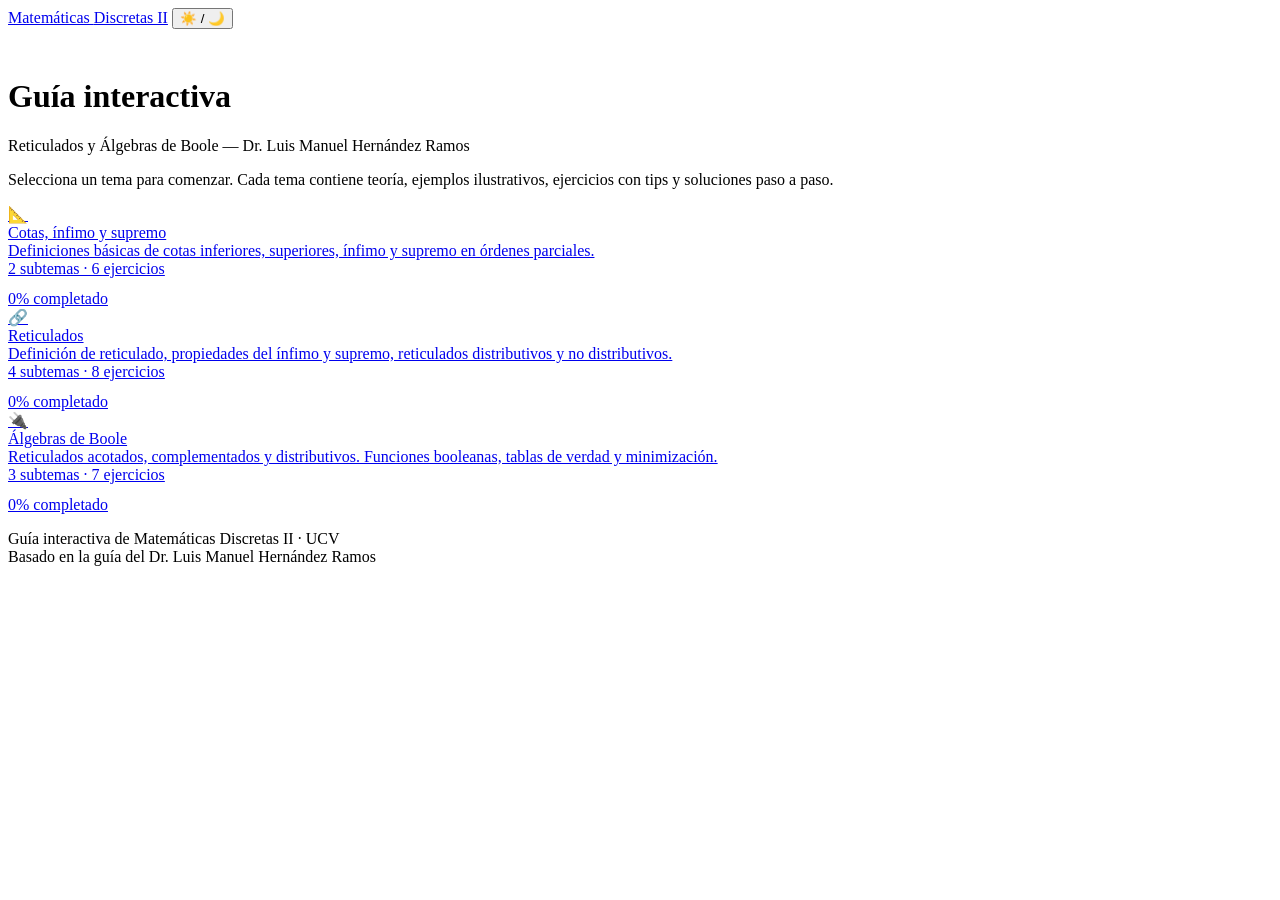
==== index.html @ 54d352bd "initial commit" ====
<!DOCTYPE html>
<html lang="es">
<head>
<meta charset="UTF-8">
<meta name="viewport" content="width=device-width, initial-scale=1.0">
<title>Matemáticas Discretas II — Guía Interactiva</title>
<link rel="stylesheet" href="css/main.css">
</head>
<body>

<!-- Topbar -->
<div class="topbar">
    <a href="index.html" class="logo">Matemáticas <span>Discretas II</span></a>
    <button class="theme-toggle" onclick="toggleTheme()" title="Cambiar tema">☀️ / 🌙</button>
</div>

<div class="container" style="padding-top: 28px;">

    <h1>Guía interactiva</h1>
    <p class="subtitle">Reticulados y Álgebras de Boole — Dr. Luis Manuel Hernández Ramos</p>
    <p class="intro-text">Selecciona un tema para comenzar. Cada tema contiene teoría, ejemplos ilustrativos, ejercicios con tips y soluciones paso a paso.</p>

    <div class="grid-3" id="menu-temas">
        <!-- Los temas se renderizan desde JS -->
    </div>

    <!-- Footer -->
    <p class="footer-note">
        Guía interactiva de Matemáticas Discretas II · UCV<br>
        Basado en la guía del Dr. Luis Manuel Hernández Ramos
    </p>

</div>

<script>
// Catálogo de temas
const CATALOGO = [
    {
        id: "tema1",
        titulo: "Cotas, ínfimo y supremo",
        descripcion: "Definiciones básicas de cotas inferiores, superiores, ínfimo y supremo en órdenes parciales.",
        subtemas: 2,
        ejercicios: 6,
        icono: "📐"
    },
    {
        id: "tema2",
        titulo: "Reticulados",
        descripcion: "Definición de reticulado, propiedades del ínfimo y supremo, reticulados distributivos y no distributivos.",
        subtemas: 4,
        ejercicios: 8,
        icono: "🔗"
    },
    {
        id: "tema3",
        titulo: "Álgebras de Boole",
        descripcion: "Reticulados acotados, complementados y distributivos. Funciones booleanas, tablas de verdad y minimización.",
        subtemas: 3,
        ejercicios: 7,
        icono: "🔌"
    }
];

// Tema
function initTheme() {
    const saved = localStorage.getItem('md2-theme');
    if (saved === 'light') document.body.classList.add('light-mode');
}

function toggleTheme() {
    document.body.classList.toggle('light-mode');
    const isLight = document.body.classList.contains('light-mode');
    localStorage.setItem('md2-theme', isLight ? 'light' : 'dark');
}

// Calcular progreso global de un tema
function calcularProgresoTema(temaId) {
    try {
        const key = `md2-progreso-${temaId}`;
        const raw = localStorage.getItem(key);
        if (!raw) return 0;
        const progreso = JSON.parse(raw);
        let totalEjercicios = 0;
        let vistos = 0;
        Object.values(progreso).forEach(sub => {
            Object.values(sub).forEach(ej => {
                totalEjercicios++;
                if (ej.visto) vistos++;
            });
        });
        return totalEjercicios > 0 ? Math.round((vistos / totalEjercicios) * 100) : 0;
    } catch {
        return 0;
    }
}

// Renderizar menú
function renderMenu() {
    const container = document.getElementById('menu-temas');
    container.innerHTML = CATALOGO.map(tema => {
        const progreso = calcularProgresoTema(tema.id);
        const disponible = tema.id === 'tema1' || tema.id === 'tema2' || tema.id === 'tema3';
        return `
            <a href="${disponible ? `tema.html?tema=${tema.id}` : '#'}" 
               class="card ${disponible ? 'card-interactive' : ''} menu-tema-card" 
               ${!disponible ? 'onclick="event.preventDefault(); alert(\'Este tema estará disponible próximamente.\')"' : ''}>
                <div class="menu-tema-icon">${tema.icono}</div>
                <div class="menu-tema-titulo">${tema.titulo}</div>
                <div class="menu-tema-desc">${tema.descripcion}</div>
                <div class="menu-tema-meta">${tema.subtemas} subtemas · ${tema.ejercicios} ejercicios</div>
                <div class="progress-bar" style="margin-top:12px;">
                    <div class="progress-fill" style="width:${progreso}%;"></div>
                </div>
                <div class="progress-label">${progreso}% completado</div>
            </a>
        `;
    }).join('');
}

initTheme();
renderMenu();
</script>

</body>
</html>
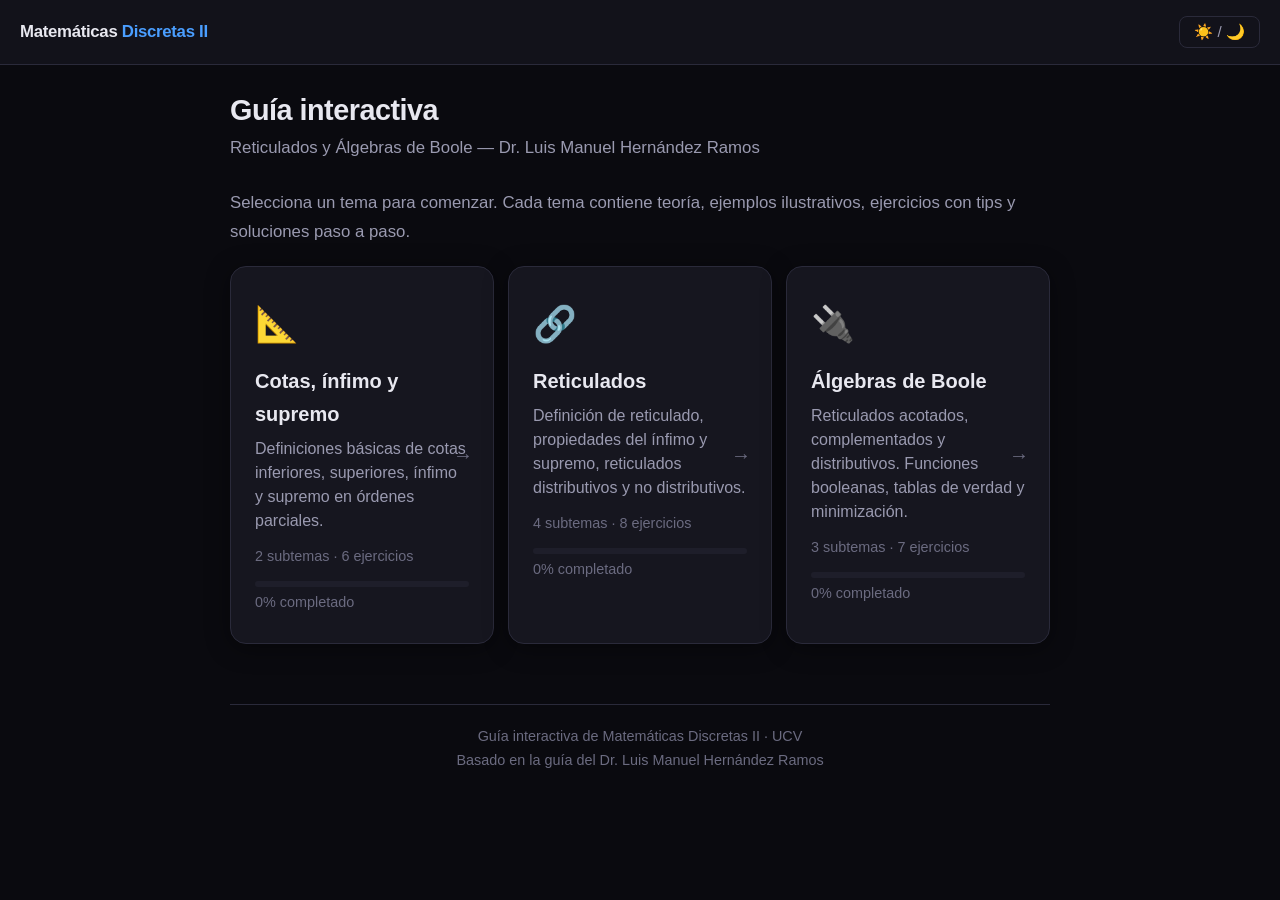
==== commit 4ed189df: "commit 3" ====
--- a/index.html
+++ b/index.html
@@ -121,5 +121,8 @@
 renderMenu();
 </script>
 
+
+<!-- commit de prueba para desplegar la web en github pages -->
 </body>
-</html>+</html>
+
--- a/css/main.css
+++ b/css/main.css
@@ -0,0 +1,886 @@
+/* ============================================================
+   MATEMÁTICAS DISCRETAS II — Sistema de Diseño Global
+   Paleta: Negros, grises, blancos y azules
+   ============================================================ */
+
+:root {
+    --bg: #0a0a0f;
+    --bg-elevated: #12121a;
+    --bg-card: #16161f;
+    --bg-hover: #1e1e2a;
+    --bg-input: #0f0f16;
+    --text: #e8e8f0;
+    --text-secondary: #9a9ab0;
+    --text-muted: #6b6b80;
+    --border: #2a2a3a;
+    --border-light: #3a3a4f;
+    --accent: #4a9eff;
+    --accent-soft: rgba(74, 158, 255, 0.12);
+    --accent-glow: rgba(74, 158, 255, 0.25);
+    --success: #3ddc84;
+    --success-soft: rgba(61, 220, 132, 0.12);
+    --warning: #ffb800;
+    --warning-soft: rgba(255, 184, 0, 0.12);
+    --danger: #ff6b6b;
+    --radius-sm: 8px;
+    --radius-md: 12px;
+    --radius-lg: 16px;
+    --shadow: 0 4px 24px rgba(0, 0, 0, 0.4);
+    --font: -apple-system, BlinkMacSystemFont, "Segoe UI", Roboto, "Helvetica Neue", Arial, sans-serif;
+    --font-mono: "SF Mono", Monaco, "Cascadia Code", "Roboto Mono", Consolas, monospace;
+}
+
+body.light-mode {
+    --bg: #f5f6f8;
+    --bg-elevated: #ffffff;
+    --bg-card: #ffffff;
+    --bg-hover: #f0f1f5;
+    --bg-input: #fafafa;
+    --text: #1a1a2e;
+    --text-secondary: #5a5a70;
+    --text-muted: #8a8a9e;
+    --border: #e0e0e8;
+    --border-light: #d0d0dc;
+    --accent: #2563eb;
+    --accent-soft: rgba(37, 99, 235, 0.10);
+    --accent-glow: rgba(37, 99, 235, 0.20);
+    --shadow: 0 4px 24px rgba(0, 0, 0, 0.08);
+}
+
+* { box-sizing: border-box; margin: 0; padding: 0; }
+
+html { scroll-behavior: smooth; }
+
+body {
+    font-family: var(--font);
+    background: var(--bg);
+    color: var(--text);
+    line-height: 1.65;
+    font-size: 1.15rem;
+    transition: background 0.3s ease, color 0.3s ease;
+    min-height: 100vh;
+}
+
+.container {
+    max-width: 860px;
+    margin: 0 auto;
+    padding: 0 20px 60px;
+}
+
+/* ============================================================
+   TOPBAR
+   ============================================================ */
+.topbar {
+    display: flex;
+    justify-content: space-between;
+    align-items: center;
+    padding: 16px 20px;
+    border-bottom: 1px solid var(--border);
+    background: var(--bg-elevated);
+    position: sticky;
+    top: 0;
+    z-index: 100;
+    backdrop-filter: blur(12px);
+    -webkit-backdrop-filter: blur(12px);
+}
+
+.logo {
+    font-size: 1.05rem;
+    font-weight: 600;
+    color: var(--text);
+    letter-spacing: -0.3px;
+    cursor: pointer;
+    text-decoration: none;
+}
+
+.logo span { color: var(--accent); }
+
+.theme-toggle {
+    background: transparent;
+    border: 1px solid var(--border);
+    color: var(--text-secondary);
+    padding: 6px 14px;
+    border-radius: var(--radius-sm);
+    cursor: pointer;
+    font-family: inherit;
+    font-size: 0.95rem;
+    transition: all 0.2s ease;
+}
+
+.theme-toggle:hover {
+    border-color: var(--accent);
+    color: var(--accent);
+}
+
+/* ============================================================
+   NAVEGACIÓN
+   ============================================================ */
+.nav-back {
+    display: inline-flex;
+    align-items: center;
+    gap: 6px;
+    color: var(--accent);
+    font-size: 0.95rem;
+    font-weight: 500;
+    cursor: pointer;
+    margin-bottom: 20px;
+    padding: 6px 0;
+    background: none;
+    border: none;
+    font-family: inherit;
+    transition: opacity 0.2s;
+    text-decoration: none;
+}
+
+.nav-back:hover { opacity: 0.8; text-decoration: underline; }
+
+.breadcrumb {
+    font-size: 0.9rem;
+    color: var(--text-muted);
+    margin-bottom: 20px;
+    display: flex;
+    gap: 8px;
+    align-items: center;
+    flex-wrap: wrap;
+}
+
+.breadcrumb span { color: var(--text-muted); }
+.breadcrumb .current { color: var(--text-secondary); }
+
+/* ============================================================
+   TÍTULOS
+   ============================================================ */
+h1 {
+    font-size: 1.8rem;
+    font-weight: 700;
+    letter-spacing: -0.5px;
+    margin-bottom: 6px;
+    line-height: 1.2;
+}
+
+h2 {
+    font-size: 1.4rem;
+    font-weight: 600;
+    margin: 32px 0 14px;
+    padding-bottom: 8px;
+    border-bottom: 1px solid var(--border);
+    letter-spacing: -0.3px;
+}
+
+h3 {
+    font-size: 1.15rem;
+    font-weight: 600;
+    margin: 24px 0 10px;
+    color: var(--accent);
+}
+
+h4 {
+    font-size: 1rem;
+    font-weight: 600;
+    margin: 18px 0 8px;
+    color: var(--text);
+}
+
+.subtitle {
+    color: var(--text-secondary);
+    font-size: 1.05rem;
+    margin-bottom: 28px;
+}
+
+/* ============================================================
+   VISTAS
+   ============================================================ */
+.vista {
+    display: none;
+    animation: fadeIn 0.35s ease;
+}
+
+.vista.activa { display: block; }
+
+@keyframes fadeIn {
+    from { opacity: 0; transform: translateY(8px); }
+    to   { opacity: 1; transform: translateY(0); }
+}
+
+/* ============================================================
+   CARDS
+   ============================================================ */
+.card {
+    background: var(--bg-card);
+    border: 1px solid var(--border);
+    border-radius: var(--radius-lg);
+    box-shadow: var(--shadow);
+    padding: 24px;
+    margin-bottom: 20px;
+    transition: border-color 0.2s ease, transform 0.2s ease;
+}
+
+.card:hover { border-color: var(--border-light); }
+
+.card-interactive {
+    cursor: pointer;
+    position: relative;
+    overflow: hidden;
+}
+
+.card-interactive::after {
+    content: "→";
+    position: absolute;
+    right: 20px;
+    top: 50%;
+    transform: translateY(-50%);
+    color: var(--text-muted);
+    font-size: 1.25rem;
+    transition: transform 0.2s, color 0.2s;
+}
+
+.card-interactive:hover::after {
+    transform: translateY(-50%) translateX(4px);
+    color: var(--accent);
+}
+
+.card-interactive:hover {
+    border-color: var(--accent);
+    transform: translateY(-2px);
+}
+
+.card-header {
+    display: flex;
+    justify-content: space-between;
+    align-items: flex-start;
+    margin-bottom: 12px;
+    flex-wrap: wrap;
+    gap: 10px;
+}
+
+.card-small { padding: 16px 20px; margin-bottom: 12px; }
+
+/* ============================================================
+   GRIDS
+   ============================================================ */
+.grid-2 {
+    display: grid;
+    grid-template-columns: repeat(auto-fit, minmax(260px, 1fr));
+    gap: 14px;
+    margin-top: 16px;
+}
+
+.grid-3 {
+    display: grid;
+    grid-template-columns: repeat(auto-fit, minmax(220px, 1fr));
+    gap: 14px;
+    margin-top: 16px;
+}
+
+/* ============================================================
+   TAGS
+   ============================================================ */
+.tags {
+    display: flex;
+    gap: 6px;
+    flex-wrap: wrap;
+}
+
+.tag {
+    display: inline-flex;
+    align-items: center;
+    padding: 3px 10px;
+    border-radius: 999px;
+    font-size: 0.85rem;
+    font-weight: 600;
+    letter-spacing: 0.02em;
+    text-transform: uppercase;
+}
+
+.tag-teoria { background: var(--accent-soft); color: var(--accent); }
+.tag-ejercicio { background: var(--success-soft); color: var(--success); }
+.tag-dificultad { background: var(--warning-soft); color: var(--warning); }
+
+/* ============================================================
+   DEFINICIONES
+   ============================================================ */
+.definicion {
+    background: var(--bg-elevated);
+    border: 1px solid var(--border);
+    border-radius: var(--radius-md);
+    padding: 18px;
+    margin: 16px 0;
+}
+
+.definicion-titulo {
+    font-size: 0.95rem;
+    font-weight: 700;
+    color: var(--accent);
+    text-transform: uppercase;
+    letter-spacing: 0.5px;
+    margin-bottom: 8px;
+}
+
+.definicion p, .definicion .formula-block {
+    font-size: 1rem;
+    color: var(--text-secondary);
+    line-height: 1.7;
+}
+
+.definicion .nota {
+    margin-top: 8px;
+    font-size: 0.95rem;
+    color: var(--text-muted);
+    font-style: italic;
+}
+
+/* ============================================================
+   EJEMPLOS
+   ============================================================ */
+.ejemplo {
+    background: var(--bg-elevated);
+    border: 1px solid var(--border);
+    border-radius: var(--radius-md);
+    padding: 18px;
+    margin: 16px 0;
+}
+
+.ejemplo-titulo {
+    font-size: 1rem;
+    font-weight: 600;
+    color: var(--text);
+    margin-bottom: 8px;
+}
+
+.ejemplo p, .ejemplo ol, .ejemplo ul {
+    font-size: 1rem;
+    color: var(--text-secondary);
+    line-height: 1.7;
+}
+
+.ejemplo ol, .ejemplo ul { margin-left: 20px; margin-top: 6px; }
+.ejemplo li { margin-bottom: 4px; }
+
+.ejemplo .observacion {
+    margin-top: 10px;
+    padding: 10px 14px;
+    background: var(--accent-soft);
+    border-left: 3px solid var(--accent);
+    border-radius: 0 var(--radius-sm) var(--radius-sm) 0;
+    font-size: 0.95rem;
+    color: var(--text-secondary);
+}
+
+/* ============================================================
+   LEMAS
+   ============================================================ */
+.lema {
+    background: var(--bg-elevated);
+    border: 1px solid var(--border);
+    border-radius: var(--radius-md);
+    padding: 18px;
+    margin: 16px 0;
+    border-left: 3px solid var(--warning);
+}
+
+.lema-titulo {
+    font-size: 1rem;
+    font-weight: 600;
+    color: var(--warning);
+    margin-bottom: 8px;
+}
+
+.lema p {
+    font-size: 1rem;
+    color: var(--text-secondary);
+    line-height: 1.7;
+}
+
+/* ============================================================
+   FORMULAS
+   ============================================================ */
+.formula-block {
+    background: var(--bg-card);
+    border: 1px solid var(--border);
+    border-radius: var(--radius-sm);
+    padding: 14px 18px;
+    margin: 12px 0;
+    text-align: center;
+    font-size: 1.05rem;
+}
+
+/* ============================================================
+   ENUNCIADO
+   ============================================================ */
+.enunciado {
+    background: var(--accent-soft);
+    border-left: 3px solid var(--accent);
+    padding: 16px 18px;
+    border-radius: 0 var(--radius-sm) var(--radius-sm) 0;
+    margin-bottom: 20px;
+    font-size: 1.05rem;
+}
+
+.enunciado p { margin-bottom: 10px; }
+.enunciado p:last-child { margin-bottom: 0; }
+.enunciado ol, .enunciado ul {
+    margin-left: 20px;
+    margin-top: 8px;
+    color: var(--text-secondary);
+}
+.enunciado li { margin-bottom: 4px; }
+
+/* ============================================================
+   DIAGRAMAS SVG
+   ============================================================ */
+.hasse-container {
+    display: flex;
+    justify-content: center;
+    margin: 20px 0;
+}
+
+.hasse-svg {
+    max-width: 340px;
+    width: 100%;
+    height: auto;
+}
+
+.hasse-caption {
+    text-align: center;
+    font-size: 0.9rem;
+    color: var(--text-muted);
+    margin-top: 4px;
+    margin-bottom: 8px;
+}
+
+/* ============================================================
+   TIPS
+   ============================================================ */
+.tips { margin: 16px 0; }
+
+.tip-box {
+    border: 1px solid var(--border);
+    border-radius: var(--radius-md);
+    margin-bottom: 8px;
+    overflow: hidden;
+    transition: border-color 0.2s;
+}
+
+.tip-box:hover { border-color: var(--border-light); }
+
+.tip-header {
+    width: 100%;
+    background: transparent;
+    border: none;
+    padding: 12px 16px;
+    text-align: left;
+    cursor: pointer;
+    display: flex;
+    justify-content: space-between;
+    align-items: center;
+    font-size: 1rem;
+    font-weight: 500;
+    color: var(--text);
+    font-family: inherit;
+    transition: background 0.2s;
+}
+
+.tip-header:hover { background: var(--bg-hover); }
+
+.tip-icon {
+    font-size: 1.25rem;
+    color: var(--text-muted);
+    transition: transform 0.2s ease, color 0.2s;
+    width: 24px;
+    text-align: center;
+}
+
+.tip-box.open .tip-icon {
+    transform: rotate(45deg);
+    color: var(--accent);
+}
+
+.tip-body {
+    padding: 0 16px 14px;
+    color: var(--text-secondary);
+    font-size: 1rem;
+    line-height: 1.65;
+    display: none;
+}
+
+.tip-box.open .tip-body { display: block; }
+
+/* ============================================================
+   SOLUCIÓN
+   ============================================================ */
+.solucion-wrapper { margin-top: 20px; }
+
+.btn-solucion {
+    width: 100%;
+    padding: 12px 18px;
+    border-radius: var(--radius-sm);
+    border: 1px solid var(--accent);
+    background: transparent;
+    color: var(--accent);
+    font-family: inherit;
+    font-size: 1rem;
+    font-weight: 600;
+    cursor: pointer;
+    transition: all 0.2s ease;
+    display: flex;
+    justify-content: center;
+    align-items: center;
+    gap: 8px;
+}
+
+.btn-solucion:hover {
+    background: var(--accent-soft);
+    box-shadow: 0 0 20px var(--accent-glow);
+}
+
+.btn-solucion:active { transform: translateY(1px); }
+
+.solucion {
+    margin-top: 16px;
+    padding: 22px;
+    background: var(--bg-elevated);
+    border-radius: var(--radius-md);
+    border: 1px solid var(--border);
+    display: none;
+    animation: fadeIn 0.3s ease;
+}
+
+.solucion.visible { display: block; }
+
+.solucion h4 {
+    font-size: 1.05rem;
+    font-weight: 700;
+    color: var(--success);
+    margin-bottom: 16px;
+    display: flex;
+    align-items: center;
+    gap: 8px;
+}
+
+.paso {
+    margin-bottom: 18px;
+    padding-bottom: 18px;
+    border-bottom: 1px solid var(--border);
+}
+
+.paso:last-child {
+    margin-bottom: 0;
+    padding-bottom: 0;
+    border-bottom: none;
+}
+
+.paso-titulo {
+    font-weight: 600;
+    font-size: 1rem;
+    margin-bottom: 8px;
+    color: var(--text);
+    display: flex;
+    align-items: center;
+    gap: 8px;
+}
+
+.paso-numero {
+    display: inline-flex;
+    align-items: center;
+    justify-content: center;
+    width: 22px;
+    height: 22px;
+    border-radius: 50%;
+    background: var(--accent-soft);
+    color: var(--accent);
+    font-size: 0.85rem;
+    font-weight: 700;
+    flex-shrink: 0;
+}
+
+.paso p {
+    font-size: 1rem;
+    color: var(--text-secondary);
+    line-height: 1.7;
+    margin-bottom: 6px;
+}
+
+.paso p:last-child { margin-bottom: 0; }
+
+.paso .formula-block {
+    background: var(--bg-card);
+    border: 1px solid var(--border);
+    border-radius: var(--radius-sm);
+    padding: 12px 16px;
+    margin: 10px 0;
+    text-align: center;
+}
+
+/* ============================================================
+   TABLAS
+   ============================================================ */
+.truth-table {
+    width: 100%;
+    border-collapse: collapse;
+    margin: 16px 0;
+    font-size: 1rem;
+}
+
+.truth-table th,
+.truth-table td {
+    border: 1px solid var(--border);
+    padding: 10px 14px;
+    text-align: center;
+}
+
+.truth-table th {
+    background: var(--bg-elevated);
+    font-weight: 600;
+    color: var(--text-secondary);
+    font-size: 0.95rem;
+}
+
+.truth-table td {
+    font-variant-numeric: tabular-nums;
+    color: var(--text);
+}
+
+.truth-table tr:hover td { background: var(--bg-hover); }
+
+/* ============================================================
+   TEXTO
+   ============================================================ */
+p {
+    margin-bottom: 12px;
+    color: var(--text-secondary);
+    font-size: 1.05rem;
+}
+
+strong { color: var(--text); font-weight: 600; }
+
+a { color: var(--accent); text-decoration: none; }
+a:hover { text-decoration: underline; }
+
+.intro-text {
+    font-size: 1.05rem;
+    color: var(--text-secondary);
+    line-height: 1.7;
+    margin-bottom: 20px;
+}
+
+/* ============================================================
+   LISTA DE EJERCICIOS
+   ============================================================ */
+.lista-ejercicios { margin-top: 24px; }
+
+.lista-ejercicios-header {
+    font-size: 1rem;
+    font-weight: 600;
+    color: var(--text-muted);
+    text-transform: uppercase;
+    letter-spacing: 0.5px;
+    margin-bottom: 12px;
+    padding-bottom: 8px;
+    border-bottom: 1px solid var(--border);
+}
+
+.ejercicio-row {
+    display: flex;
+    justify-content: space-between;
+    align-items: center;
+    padding: 14px 18px;
+    background: var(--bg-card);
+    border: 1px solid var(--border);
+    border-radius: var(--radius-md);
+    margin-bottom: 10px;
+    cursor: pointer;
+    transition: all 0.2s ease;
+}
+
+.ejercicio-row:hover {
+    border-color: var(--accent);
+    transform: translateX(4px);
+}
+
+.ejercicio-row-info {
+    display: flex;
+    align-items: center;
+    gap: 12px;
+}
+
+.ejercicio-numero {
+    width: 32px;
+    height: 32px;
+    border-radius: 50%;
+    background: var(--accent-soft);
+    color: var(--accent);
+    display: flex;
+    align-items: center;
+    justify-content: center;
+    font-size: 0.95rem;
+    font-weight: 700;
+    flex-shrink: 0;
+}
+
+.ejercicio-titulo {
+    font-size: 1rem;
+    font-weight: 500;
+    color: var(--text);
+}
+
+.ejercicio-meta {
+    font-size: 0.9rem;
+    color: var(--text-muted);
+    margin-top: 2px;
+}
+
+.ejercicio-arrow {
+    color: var(--text-muted);
+    font-size: 1.15rem;
+    transition: color 0.2s;
+}
+
+.ejercicio-row:hover .ejercicio-arrow { color: var(--accent); }
+
+/* ============================================================
+   MENU PRINCIPAL
+   ============================================================ */
+.menu-tema-card { padding: 28px 24px; text-align: left; }
+
+.menu-tema-icon {
+    font-size: 2.2rem;
+    margin-bottom: 12px;
+}
+
+.menu-tema-titulo {
+    font-size: 1.25rem;
+    font-weight: 600;
+    color: var(--text);
+    margin-bottom: 6px;
+}
+
+.menu-tema-desc {
+    font-size: 1rem;
+    color: var(--text-secondary);
+    line-height: 1.5;
+    margin-bottom: 12px;
+}
+
+.menu-tema-meta {
+    font-size: 0.9rem;
+    color: var(--text-muted);
+}
+
+/* ============================================================
+   SUBTEMA HEADER
+   ============================================================ */
+.subtema-header { margin-bottom: 24px; }
+
+.subtema-numero {
+    display: inline-block;
+    padding: 3px 10px;
+    border-radius: 999px;
+    background: var(--accent-soft);
+    color: var(--accent);
+    font-size: 0.9rem;
+    font-weight: 700;
+    margin-bottom: 8px;
+}
+
+/* ============================================================
+   PROGRESO
+   ============================================================ */
+.progress-bar {
+    width: 100%;
+    height: 6px;
+    background: var(--bg-hover);
+    border-radius: 999px;
+    overflow: hidden;
+    margin-top: 8px;
+}
+
+.progress-fill {
+    height: 100%;
+    background: var(--accent);
+    border-radius: 999px;
+    transition: width 0.4s ease;
+}
+
+.progress-label {
+    font-size: 0.9rem;
+    color: var(--text-muted);
+    margin-top: 4px;
+}
+
+/* ============================================================
+   KATEX
+   ============================================================ */
+.katex { font-size: 1.15em; }
+.katex-display { margin: 16px 0 !important; }
+
+/* ============================================================
+   FOOTER
+   ============================================================ */
+.footer-note {
+    text-align: center;
+    font-size: 0.9rem;
+    color: var(--text-muted);
+    margin-top: 40px;
+    padding-top: 20px;
+    border-top: 1px solid var(--border);
+}
+
+/* ============================================================
+   LOADING
+   ============================================================ */
+.loading {
+    display: flex;
+    justify-content: center;
+    align-items: center;
+    padding: 60px 20px;
+    color: var(--text-secondary);
+    font-size: 1rem;
+}
+
+.loading::after {
+    content: "";
+    width: 18px;
+    height: 18px;
+    border: 2px solid var(--border);
+    border-top-color: var(--accent);
+    border-radius: 50%;
+    margin-left: 10px;
+    animation: spin 0.8s linear infinite;
+}
+
+@keyframes spin { to { transform: rotate(360deg); } }
+
+/* ============================================================
+   ERROR
+   ============================================================ */
+.error-box {
+    background: rgba(255, 107, 107, 0.1);
+    border: 1px solid var(--danger);
+    border-radius: var(--radius-md);
+    padding: 20px;
+    text-align: center;
+    color: var(--danger);
+    font-size: 1rem;
+}
+
+/* ============================================================
+   RESPONSIVE
+   ============================================================ */
+@media (max-width: 600px) {
+    .container { padding: 0 14px 40px; }
+    h1 { font-size: 1.6rem; }
+    h2 { font-size: 1.15rem; }
+    .card { padding: 18px; }
+    .grid-2, .grid-3 { grid-template-columns: 1fr; }
+    .hasse-svg { max-width: 280px; }
+}
+
+/* Nota previa / reflexión al final de teoría */
+.nota-previa {
+    font-size: 1.05rem !important;
+    line-height: 1.75;
+}
+.nota-previa p {
+    font-size: 1.05rem !important;
+    margin: 0;
+}
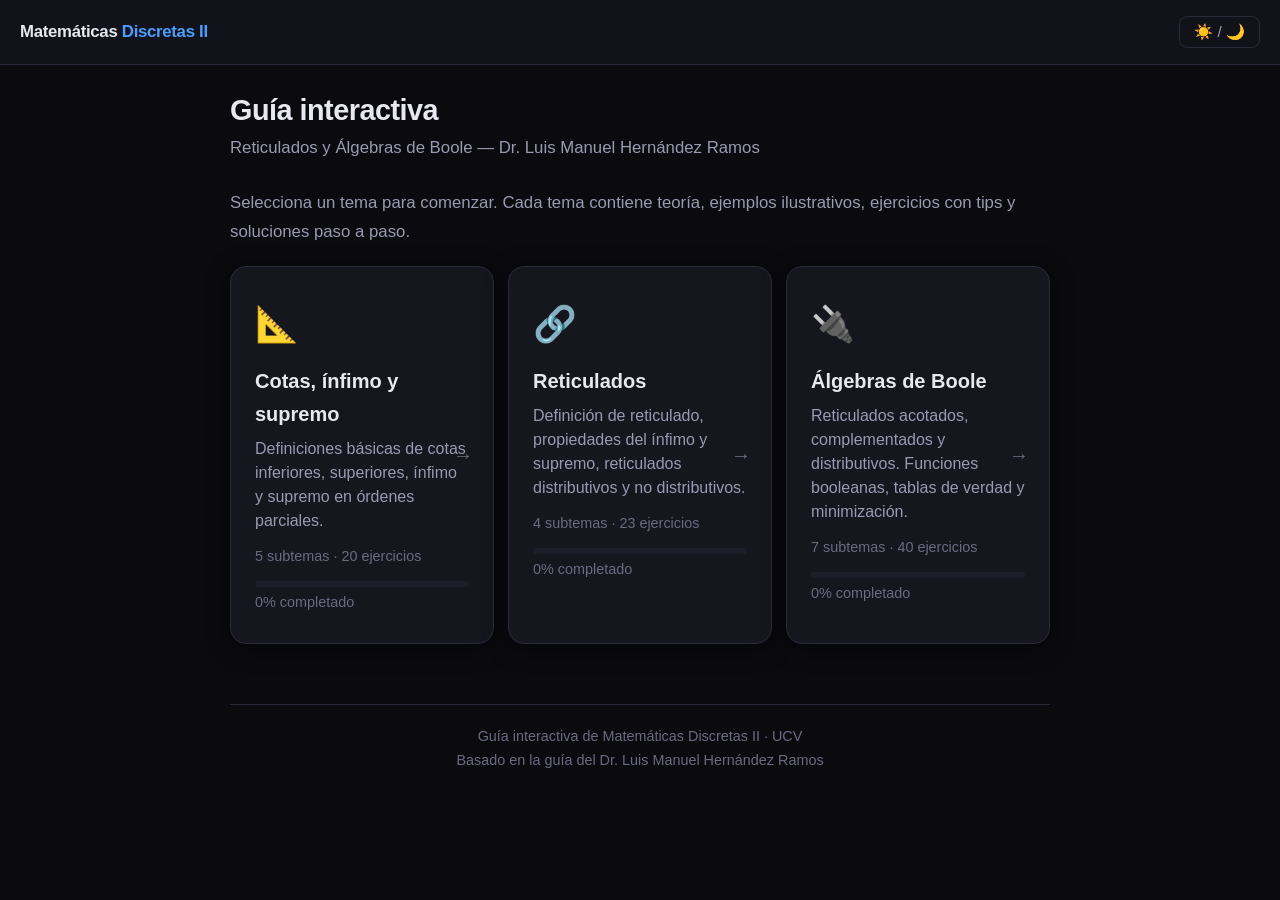
==== commit 44e7b29e: "web v2 correpción de bugs" ====
--- a/index.html
+++ b/index.html
@@ -39,8 +39,8 @@
         id: "tema1",
         titulo: "Cotas, ínfimo y supremo",
         descripcion: "Definiciones básicas de cotas inferiores, superiores, ínfimo y supremo en órdenes parciales.",
-        subtemas: 2,
-        ejercicios: 6,
+        subtemas: 5,
+        ejercicios: 20,
         icono: "📐"
     },
     {
@@ -48,15 +48,15 @@
         titulo: "Reticulados",
         descripcion: "Definición de reticulado, propiedades del ínfimo y supremo, reticulados distributivos y no distributivos.",
         subtemas: 4,
-        ejercicios: 8,
+        ejercicios: 23,
         icono: "🔗"
     },
     {
         id: "tema3",
         titulo: "Álgebras de Boole",
         descripcion: "Reticulados acotados, complementados y distributivos. Funciones booleanas, tablas de verdad y minimización.",
-        subtemas: 3,
-        ejercicios: 7,
+        subtemas: 7,
+        ejercicios: 40,
         icono: "🔌"
     }
 ];
@@ -78,17 +78,22 @@
     try {
         const key = `md2-progreso-${temaId}`;
         const raw = localStorage.getItem(key);
-        if (!raw) return 0;
-        const progreso = JSON.parse(raw);
-        let totalEjercicios = 0;
+        const progreso = raw ? JSON.parse(raw) : {};
+
+        // Total real de ejercicios según el catálogo
+        const tema = CATALOGO.find(t => t.id === temaId);
+        const totalEjercicios = tema ? tema.ejercicios : 0;
+        if (totalEjercicios === 0) return 0;
+
+        // Contar solo los ejercicios marcados como vistos
         let vistos = 0;
         Object.values(progreso).forEach(sub => {
             Object.values(sub).forEach(ej => {
-                totalEjercicios++;
                 if (ej.visto) vistos++;
             });
         });
-        return totalEjercicios > 0 ? Math.round((vistos / totalEjercicios) * 100) : 0;
+
+        return Math.min(100, Math.round((vistos / totalEjercicios) * 100));
     } catch {
         return 0;
     }
@@ -121,8 +126,5 @@
 renderMenu();
 </script>
 
-
-<!-- commit de prueba para desplegar la web en github pages -->
 </body>
-</html>
-
+</html>
